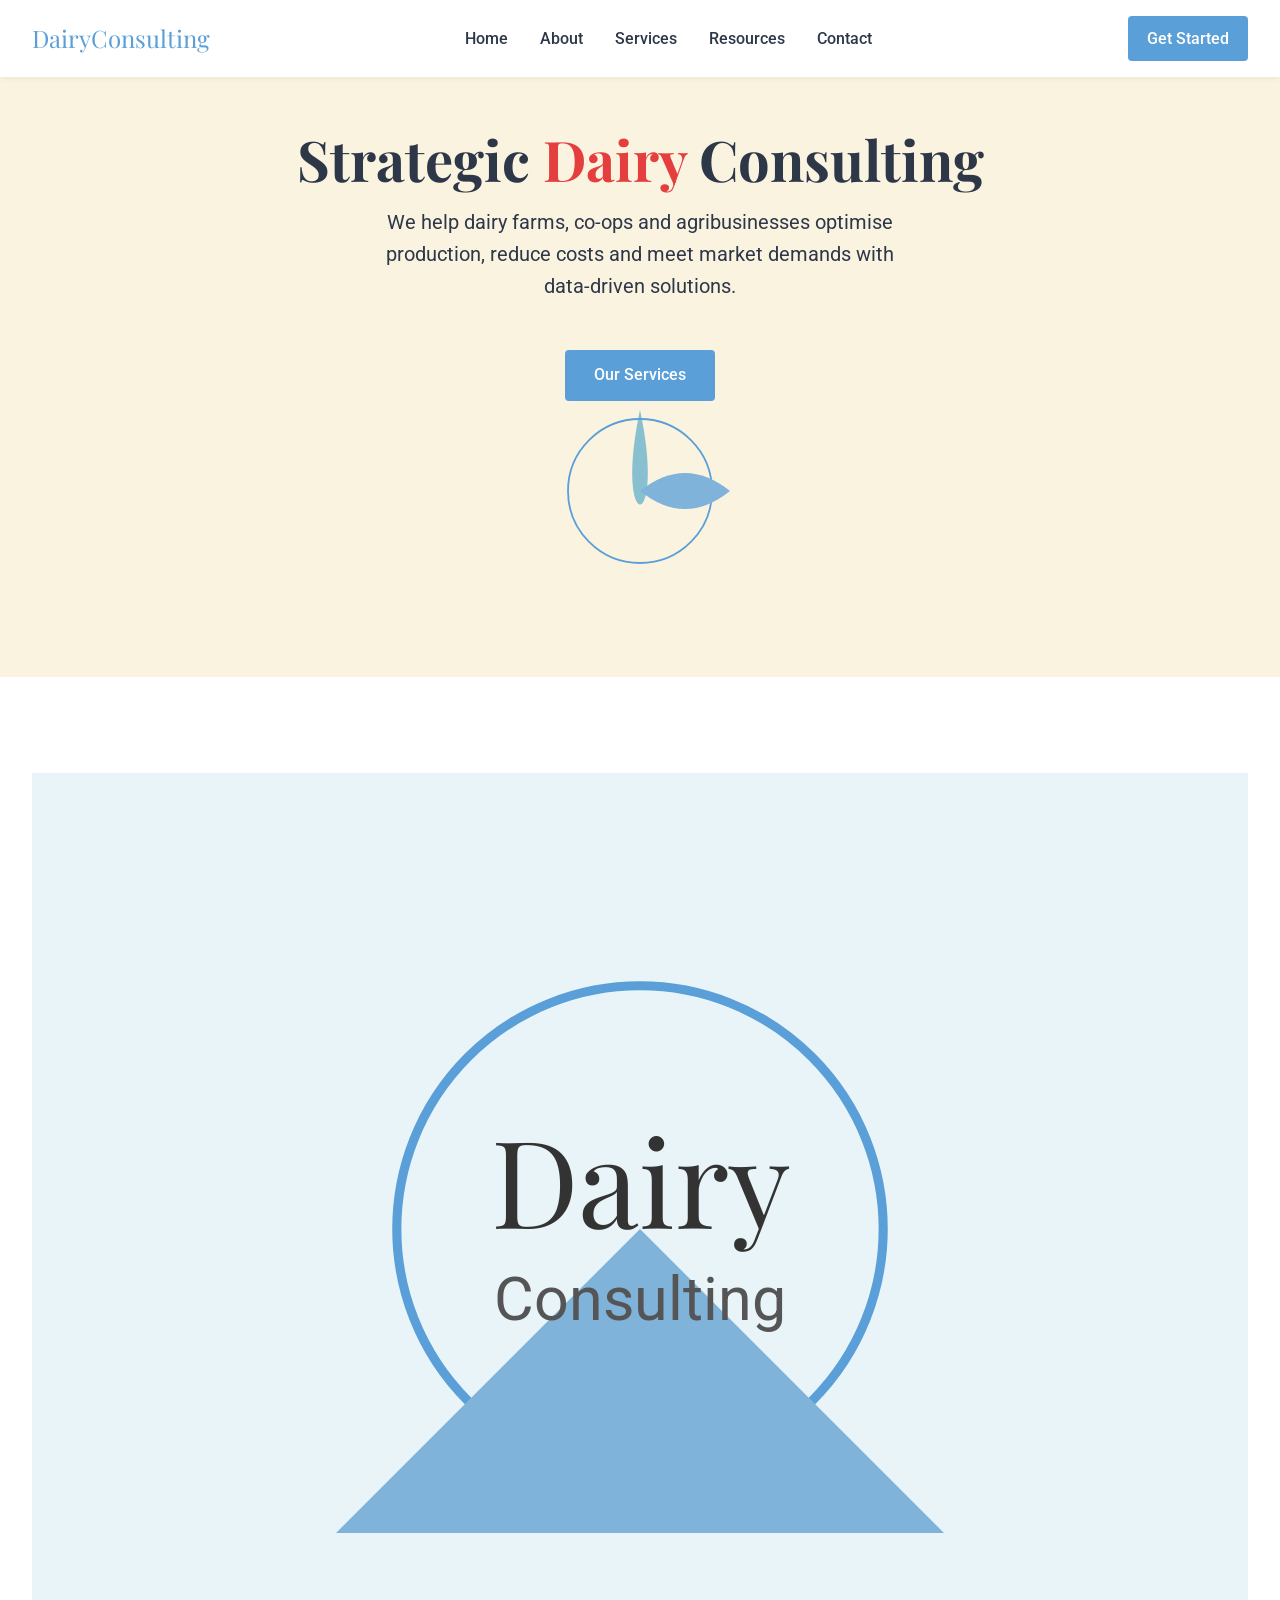
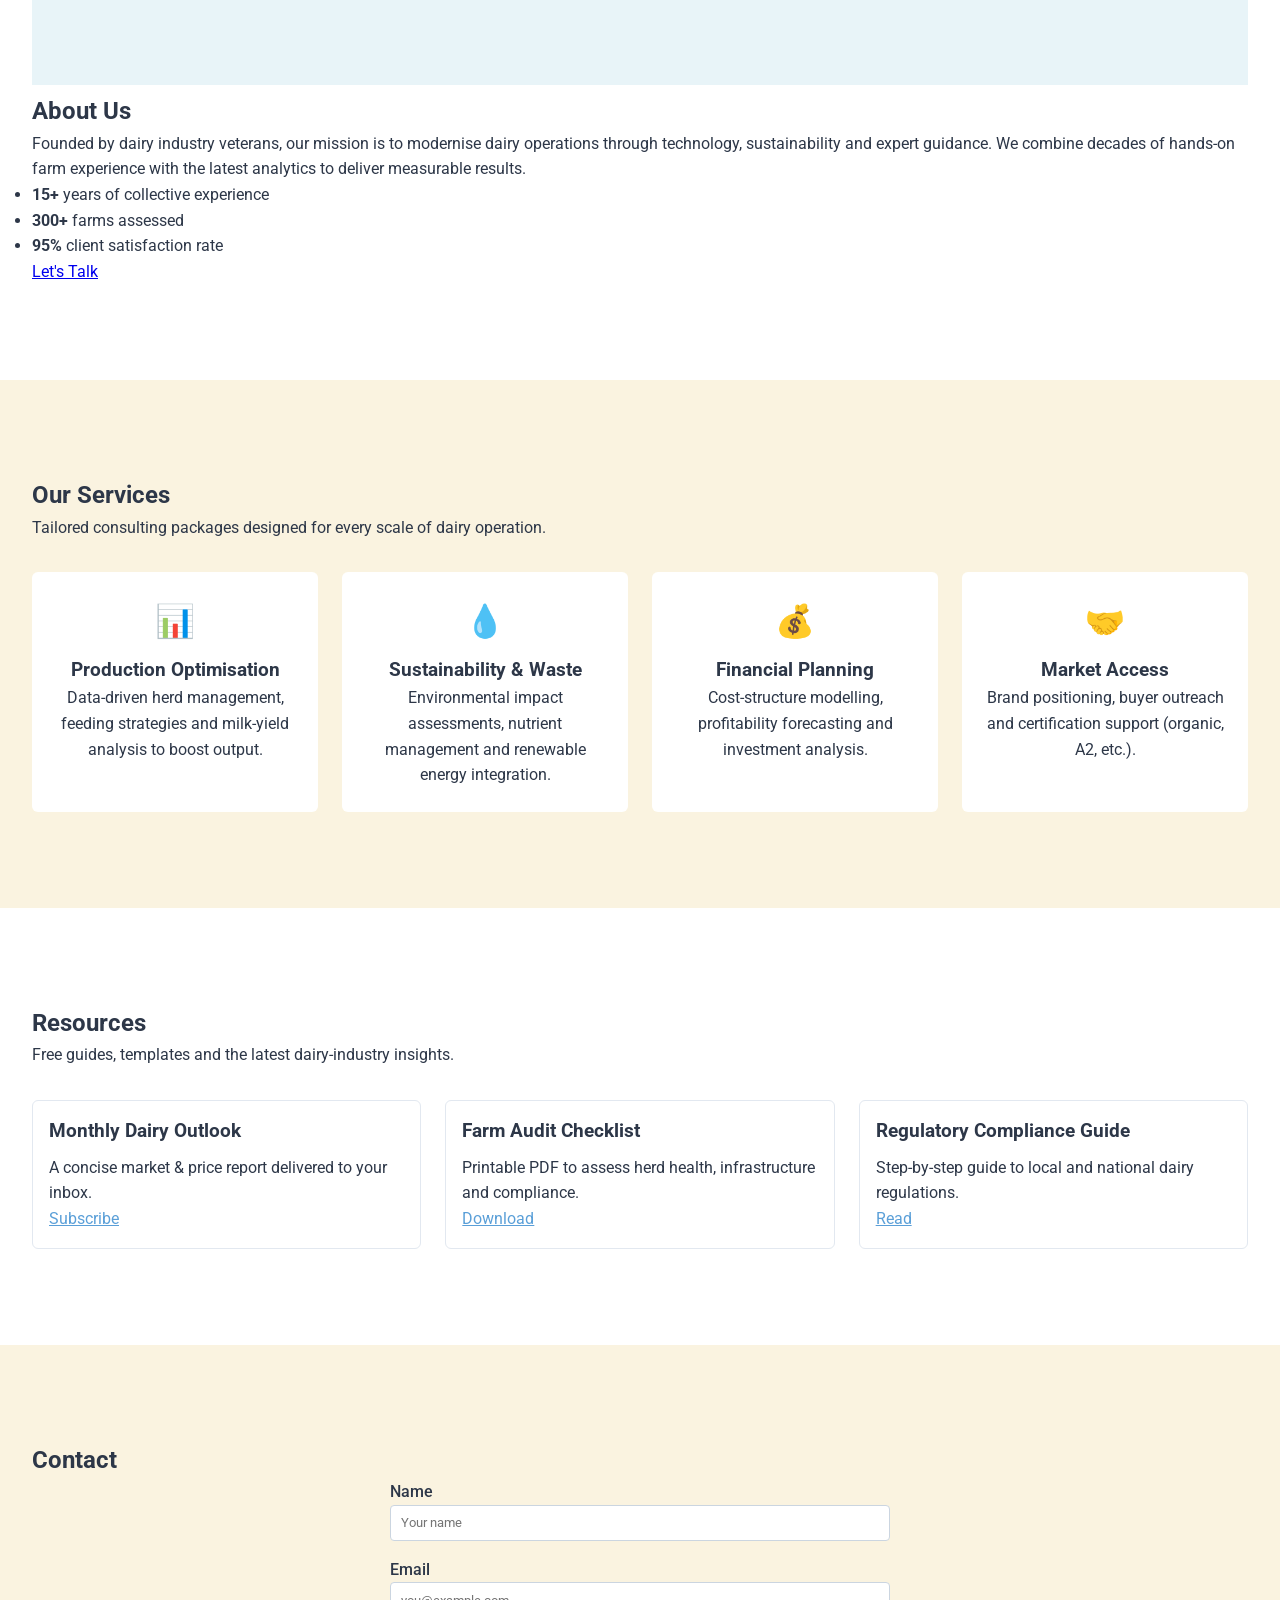
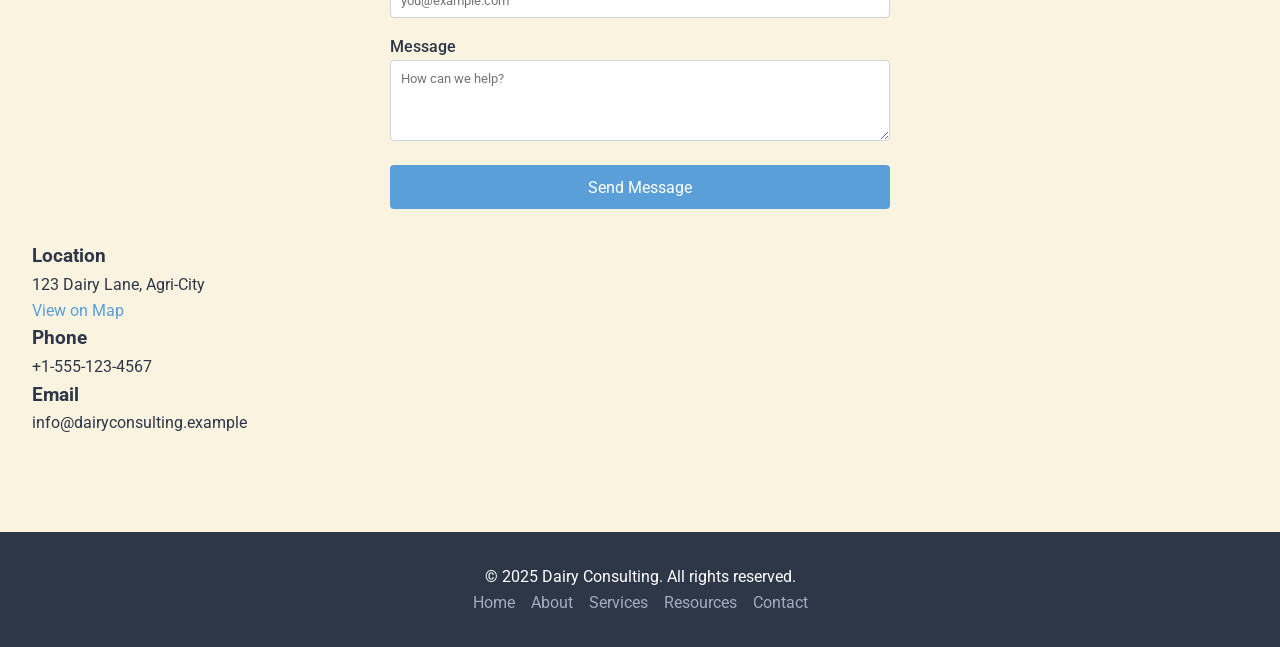
==== index.html @ 87de738a "Initial: dairy consulting website" ====
<!DOCTYPE html>
<html lang="en">
<head>
  <meta charset="UTF-8">
  <meta name="viewport" content="width=device-width, initial-scale=1.0">
  <title>Dairy Consulting – Excellence in Dairy</title>
  <link rel="stylesheet" href="style.css">
  <link rel="preconnect" href="https://fonts.googleapis.com">
  <link rel="preconnect" href="https://fonts.gstatic.com" crossorigin>
  <link href="https://fonts.googleapis.com/css2?family=Playfair+Display:wght@400;600%7CRoboto:wght@300;400;500&display=swap" rel="stylesheet">
</head>
<body>

  <!-- Navigation -->
  <nav class="navbar">
    <div class="logo">Dairy<span>Consulting</span></div>
    <ul class="nav-links">
      <li><a href="index.html">Home</a></li>
      <li><a href="about.html">About</a></li>
      <li><a href="services.html">Services</a></li>
      <li><a href="resources.html">Resources</a></li>
      <li><a href="contact.html">Contact</a></li>
    </ul>
    <a href="contact.html" class="cta-button">Get Started</a>
  </nav>

  <!-- Hero -->
  <section class="hero">
    <div class="hero-content">
      <h1>Strategic <span class="highlight">Dairy</span> Consulting</h1>
      <p>We help dairy farms, co‑ops and agribusinesses optimise production, reduce costs and meet market demands with data‑driven solutions.</p>
      <a href="services.html" class="btn-primary">Our Services</a>
    </div>
    <div class="hero-image">
      <svg viewBox="0 0 200 200" class="hero-svg">
        <path d="M100 10 C70 150,130 150,100 10 Z" fill="#88c0d0"/>
        <circle cx="100" cy="100" r="80" fill="none" stroke="#5a9fd8" stroke-width="2"/>
        <path d="M100 100 Q150 60 200 100 Q150 140 100 100 Z" fill="#7fb3d9"/>
      </svg>
    </div>
  </section>

  <!-- About -->
  <section class="about" id="about">
    <div class="container">
      <div class="about-img">
        <svg viewBox="0 0 400 300" class="about-svg">
          <rect width="400" height="300" fill="#e8f4f8"/>
          <circle cx="200" cy="150" r="80" fill="none" stroke="#5a9fd8" stroke-width="3"/>
          <path d="M200 150 L100 250 L300 250 Z" fill="#7fb3d9"/>
          <text x="200" y="150" text-anchor="middle" font-family="Playfair Display, serif" font-size="40" fill="#333">Dairy</text>
          <text x="200" y="180" text-anchor="middle" font-family="Roboto, sans-serif" font-size="20" fill="#555">Consulting</text>
        </svg>
      </div>
      <div class="about-text">
        <h2>About Us</h2>
        <p>Founded by dairy industry veterans, our mission is to modernise dairy operations through technology, sustainability and expert guidance. We combine decades of hands‑on farm experience with the latest analytics to deliver measurable results.</p>
        <ul>
          <li><strong>15+</strong> years of collective experience</li>
          <li><strong>300+</strong> farms assessed</li>
          <li><strong>95%</strong> client satisfaction rate</li>
        </ul>
        <a href="contact.html" class="btn-secondary">Let's Talk</a>
      </div>
    </div>
  </section>

  <!-- Services -->
  <section class="services" id="services">
    <div class="container">
      <h2>Our Services</h2>
      <p>Tailored consulting packages designed for every scale of dairy operation.</p>
      <div class="services-grid">
        <div class="service-card">
          <span class="icon">📊</span>
          <h3>Production Optimisation</h3>
          <p>Data‑driven herd management, feeding strategies and milk‑yield analysis to boost output.</p>
        </div>
        <div class="service-card">
          <span class="icon">💧</span>
          <h3>Sustainability & Waste</h3>
          <p>Environmental impact assessments, nutrient management and renewable energy integration.</p>
        </div>
        <div class="service-card">
          <span class="icon">💰</span>
          <h3>Financial Planning</h3>
          <p>Cost‑structure modelling, profitability forecasting and investment analysis.</p>
        </div>
        <div class="service-card">
          <span class="icon">🤝</span>
          <h3>Market Access</h3>
          <p>Brand positioning, buyer outreach and certification support (organic, A2, etc.).</p>
        </div>
      </div>
    </div>
  </section>

  <!-- Resources -->
  <section class="resources" id="resources">
    <div class="container">
      <h2>Resources</h2>
      <p>Free guides, templates and the latest dairy‑industry insights.</p>
      <div class="resources-grid">
        <article class="resource-card">
          <h3>Monthly Dairy Outlook</h3>
          <p>A concise market & price report delivered to your inbox.</p>
          <a href="#" class="resource-link">Subscribe</a>
        </article>
        <article class="resource-card">
          <h3>Farm Audit Checklist</h3>
          <p>Printable PDF to assess herd health, infrastructure and compliance.</p>
          <a href="#" class="resource-link">Download</a>
        </article>
        <article class="resource-card">
          <h3>Regulatory Compliance Guide</h3>
          <p>Step‑by‑step guide to local and national dairy regulations.</p>
          <a href="#" class="resource-link">Read</a>
        </article>
      </div>
    </div>
  </section>

  <!-- Contact -->
  <section class="contact" id="contact">
    <div class="container">
      <h2>Contact</h2>
      <form action="https://formsubmit.co/your-email@example.com" method="POST" class="contact-form">
        <div class="form-group">
          <label for="name">Name</label>
          <input type="text" id="name" name="name" required placeholder="Your name">
        </div>
        <div class="form-group">
          <label for="email">Email</label>
          <input type="email" id="email" name="email" required placeholder="you@example.com">
        </div>
        <div class="form-group">
          <label for="message">Message</label>
          <textarea id="message" name="message" rows="4" placeholder="How can we help?" required></textarea>
        </div>
        <button type="submit" class="btn-primary">Send Message</button>
      </form>
      <div class="contact-info">
        <h3>Location</h3>
        <p>123 Dairy Lane, Agri‑City</p>
        <a href="https://www.google.com/maps/search/?api=1&query=123+Dairy+Lane,+Agri-City" target="_blank" class="link">View on Map</a>
        <h3>Phone</h3>
        <p>+1‑555‑123‑4567</p>
        <h3>Email</h3>
        <p>info@dairyconsulting.example</p>
      </div>
    </div>
  </section>

  <!-- Footer -->
  <footer>
    <div class="container">
      <p>&copy; 2025 Dairy Consulting. All rights reserved.</p>
      <ul class="footer-links">
        <li><a href="index.html">Home</a></li>
        <li><a href="about.html">About</a></li>
        <li><a href="services.html">Services</a></li>
        <li><a href="resources.html">Resources</a></li>
        <li><a href="contact.html">Contact</a></li>
      </ul>
    </div>
  </footer>

  <script src="script.js"></script>
</body>
</html>
---- style.css ----
/* -------------------------------------------------------
   Dairy Consulting – Clean Static Website
   ------------------------------------------------------- */

/* Box-sizing & base reset */
*, *::before, *::after { box-sizing: border-box; margin: 0; padding: 0; }

/* Typography */
html { font-size: 16px; }
body { font-family: 'Roboto', sans-serif; color: #333; line-height: 1.6; }

/* Palette */
:root {
  --cream: #faf3e0;
  --sage: #88c0d0;
  --deep-sage: #5a9fd8;
  --dark-sage: #3b7dac;
  --text: #2d3748;
  --accent: #e53e3e;
}

/* General */
body { background: var(--cream); color: var(--text); }

/* Navigation */
.navbar {
  display: flex;
  justify-content: space-between;
  align-items: center;
  padding: 1rem 2rem;
  background: #fff;
  box-shadow: 0 2px 6px rgba(0,0,0,.05);
  position: fixed;
  width: 100%; top: 0; z-index: 100;
}
.logo { font-family: 'Playfair Display', serif; font-size: 1.5rem; color: var(--deep-sage); text-decoration: none; }
.nav-links { display: flex; gap: 2rem; list-style: none; }
.nav-links a { color: var(--text); text-decoration: none; font-weight: 500; transition: color .2s; }
.nav-links a:hover { color: var(--deep-sage); }
.cta-button {
  background: var(--deep-sage);
  color: #fff;
  padding: .6rem 1.2rem;
  border-radius: 4px;
  text-decoration: none;
  font-weight: 500;
  transition: background .2s;
}
.cta-button:hover { background: var(--dark-sage); }

/* Hero */
.hero { padding: 8rem 2rem 4rem; text-align: center; }
.hero h1 { font-family: 'Playfair Display', serif; font-size: 3.5rem; line-height: 1.1; margin-bottom: 1rem; }
.hero h1 .highlight { color: var(--accent); }
.hero p { font-size: 1.25rem; max-width: 600px; margin: 0 auto 2rem; }
.hero a.btn-primary {
  display: inline-block;
  background: var(--deep-sage);
  color: #fff;
  padding: .8rem 1.8rem;
  border-radius: 4px;
  text-decoration: none;
  font-weight: 500;
  margin-top: 1rem;
}
.hero a.btn-primary:hover { background: var(--dark-sage); }

.hero-svg { width: 180px; height: 180px; margin: 0 auto 2rem; display: block; }

/* About */
.about { padding: 6rem 2rem; background: #fff; }
.about-img, .about-text { flex: 1; }
.about-img { order: 2; order: 1 on mobile; }
@media (max-width: 600px) { .about-img { order: 1; } }

/* Services */
.services { padding: 6rem 2rem; background: var(--cream); }
.services-grid {
  display: grid;
  grid-template-columns: repeat(auto-fit, minmax(250px, 1fr));
  gap: 1.5rem;
  margin-top: 2rem;
}
.service-card {
  background: #fff;
  padding: 1.5rem;
  border-radius: 6px;
  text-align: center;
  transition: transform .2s;
}
.service-card:hover { transform: translateY(-4px); }
.service-card .icon { font-size: 2rem; margin-bottom: .5rem; display: block; }

/* Resources */
.resources { padding: 6rem 2rem; background: #fff; }
.resources-grid {
  display: grid;
  grid-template-columns: repeat(auto-fit, minmax(280px, 1fr));
  gap: 1.5rem;
  margin-top: 2rem;
}
.resource-card {
  border: 1px solid #e2e8f0;
  border-radius: 6px;
  padding: 1rem;
  text-decoration: none;
  color: var(--text);
}
.resource-card h3 { margin-bottom: .5rem; }
.resource-card .resource-link { color: var(--deep-sage); text-decoration: underline; }

/* Contact */
.contact { padding: 6rem 2rem; background: var(--cream); }
.contact-form { max-width: 500px; margin: 0 auto; }
.contact-form .form-group { margin-bottom: 1rem; }
.contact-form label { display: block; margin-bottom .3rem; font-weight: 500; }
.contact-form input, .contact-form textarea { width: 100%; padding: .6rem; border: 1px solid #cbd5e0; border-radius: 4px; font-family: inherit; }
.contact-form button { width: 100%; padding: .8rem; background: var(--deep-sage); color: #fff; border: none; border-radius: 4px; font-family: inherit; font-size: 1rem; cursor: pointer; }
.contact-form button:hover { background: var(--dark-sage); }

.contact-info { margin-top: 2rem; }
.contact-info h3 { margin-bottom .5rem; font-size: 1.2rem; }
.contact-info a { color: var(--deep-sage); text-decoration: none; }

/* Footer */
footer { padding: 2rem; text-align: center; background: #2d3748; color: #fff; font-size .9rem; }
.footer-links { margin-top .5rem; display: flex; justify-content: center; gap: 1rem; list-style: none; }
.footer-links a { color: #a0aec0; text-decoration: none; transition: color .2s; }
.footer-links a:hover { color: #fff; }

/* -------------------------------------------------------
   Responsive tweaks
   ------------------------------------------------------- */
@media (max-width: 600px) {
  .navbar .nav-links,
  .navbar .cta-button { display: none; }
  .hero h1 { font-size: 2.5rem; }
  .about-img svg, .services-grid, .resources-grid { width: 100%; }
}
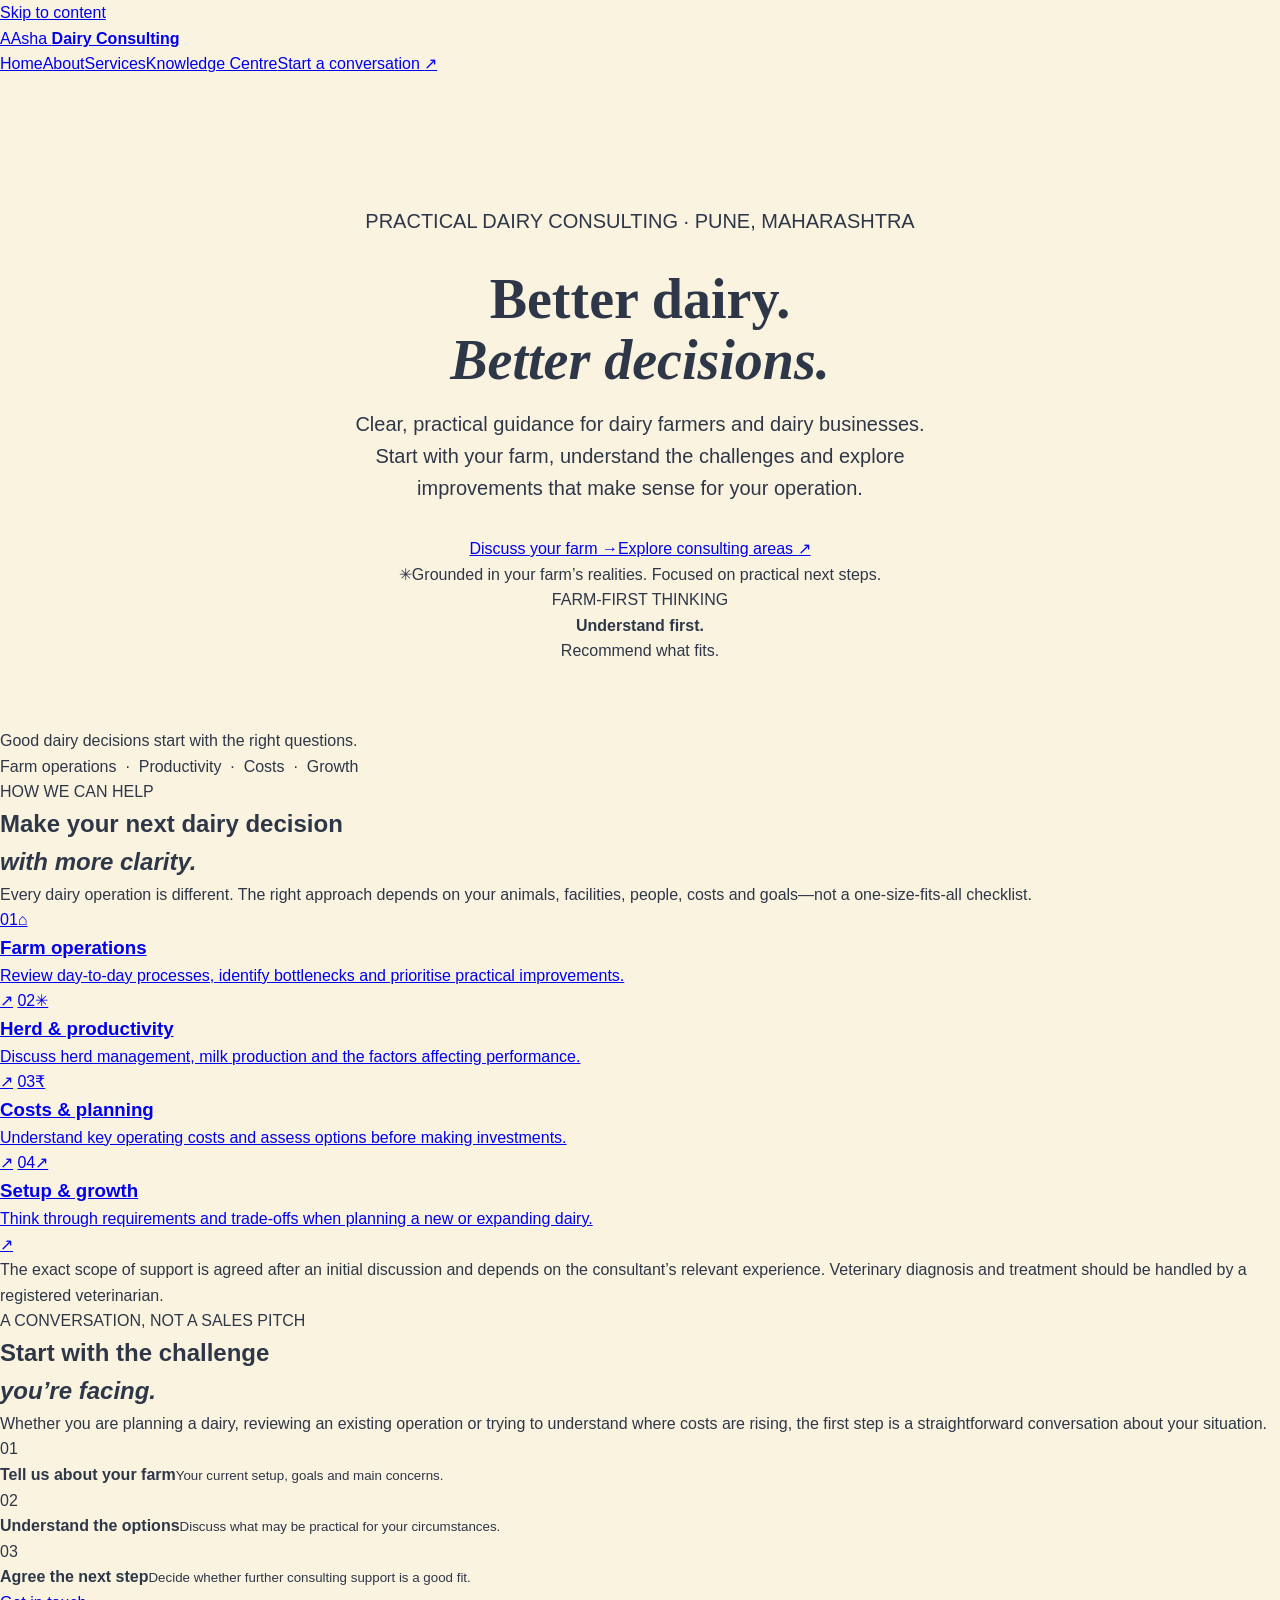
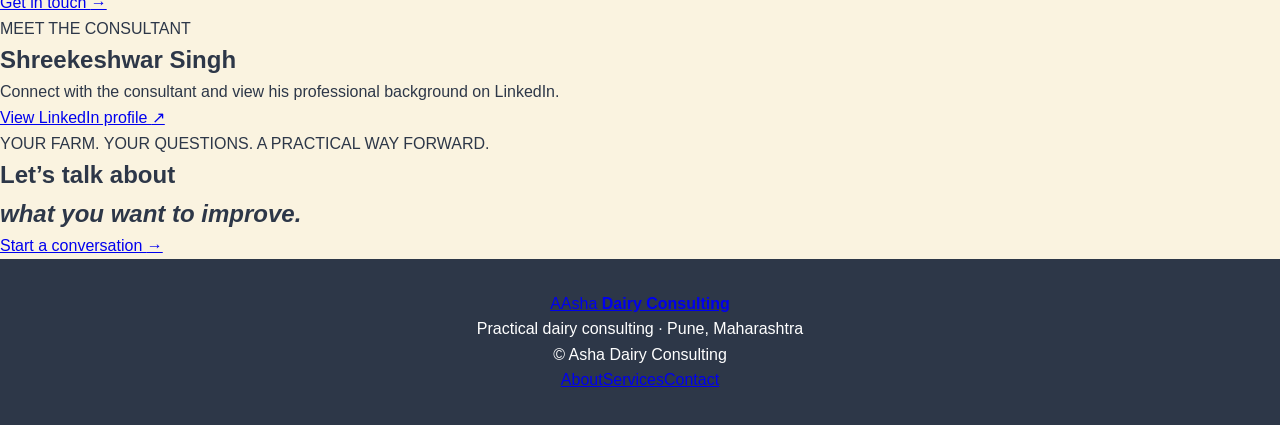
==== commit c8b51b80: "Redesign Asha Dairy Consulting website" ====
--- a/index.html
+++ b/index.html
@@ -1,170 +1,70 @@
-<!DOCTYPE html>
+<!doctype html>
 <html lang="en">
 <head>
-  <meta charset="UTF-8">
-  <meta name="viewport" content="width=device-width, initial-scale=1.0">
-  <title>Dairy Consulting – Excellence in Dairy</title>
-  <link rel="stylesheet" href="style.css">
+  <meta charset="utf-8">
+  <meta name="viewport" content="width=device-width, initial-scale=1">
+  <meta name="theme-color" content="#173f32">
+  <meta name="description" content="Asha Dairy Consulting offers practical, farm-focused guidance for dairy farmers and dairy businesses in Pune and Maharashtra.">
+  <title>Asha Dairy Consulting | Better Dairy. Better Decisions.</title>
   <link rel="preconnect" href="https://fonts.googleapis.com">
   <link rel="preconnect" href="https://fonts.gstatic.com" crossorigin>
-  <link href="https://fonts.googleapis.com/css2?family=Playfair+Display:wght@400;600%7CRoboto:wght@300;400;500&display=swap" rel="stylesheet">
+  <link href="https://fonts.googleapis.com/css2?family=DM+Sans:wght@400;500;600;700&family=Manrope:wght@400;500;600;700;800&display=swap" rel="stylesheet">
+  <link rel="stylesheet" href="style.css">
 </head>
 <body>
+  <a class="skip-link" href="#main">Skip to content</a>
+  <header class="site-header">
+    <a class="brand" href="index.html" aria-label="Asha Dairy Consulting home"><span class="brand-mark">A</span><span>Asha <b>Dairy Consulting</b></span></a>
+    <button class="menu-toggle" aria-label="Open navigation" aria-expanded="false" aria-controls="primary-nav"><span></span><span></span><span></span></button>
+    <nav class="nav" id="primary-nav" aria-label="Main navigation">
+      <a class="active" href="index.html">Home</a><a href="about.html">About</a><a href="services.html">Services</a><a href="resources.html">Knowledge Centre</a><a class="nav-cta" href="contact.html">Start a conversation <span aria-hidden="true">↗</span></a>
+    </nav>
+  </header>
 
-  <!-- Navigation -->
-  <nav class="navbar">
-    <div class="logo">Dairy<span>Consulting</span></div>
-    <ul class="nav-links">
-      <li><a href="index.html">Home</a></li>
-      <li><a href="about.html">About</a></li>
-      <li><a href="services.html">Services</a></li>
-      <li><a href="resources.html">Resources</a></li>
-      <li><a href="contact.html">Contact</a></li>
-    </ul>
-    <a href="contact.html" class="cta-button">Get Started</a>
-  </nav>
+  <main id="main">
+    <section class="hero">
+      <div class="hero-copy">
+        <p class="eyebrow"><span></span> PRACTICAL DAIRY CONSULTING · PUNE, MAHARASHTRA</p>
+        <h1>Better dairy.<br><em>Better decisions.</em></h1>
+        <p class="hero-intro">Clear, practical guidance for dairy farmers and dairy businesses. Start with your farm, understand the challenges and explore improvements that make sense for your operation.</p>
+        <div class="hero-actions"><a class="button button-primary" href="contact.html">Discuss your farm <span aria-hidden="true">→</span></a><a class="text-link" href="services.html">Explore consulting areas <span aria-hidden="true">↗</span></a></div>
+        <div class="hero-note"><span class="note-icon">✳</span><span>Grounded in your farm’s realities. Focused on practical next steps.</span></div>
+      </div>
+      <div class="hero-visual" role="img" aria-label="Dairy cows in a green rural landscape">
+        <div class="visual-label"><span class="label-dot"></span> FARM-FIRST THINKING</div>
+        <div class="visual-caption"><strong>Understand first.</strong><br>Recommend what fits.</div>
+      </div>
+    </section>
 
-  <!-- Hero -->
-  <section class="hero">
-    <div class="hero-content">
-      <h1>Strategic <span class="highlight">Dairy</span> Consulting</h1>
-      <p>We help dairy farms, co‑ops and agribusinesses optimise production, reduce costs and meet market demands with data‑driven solutions.</p>
-      <a href="services.html" class="btn-primary">Our Services</a>
-    </div>
-    <div class="hero-image">
-      <svg viewBox="0 0 200 200" class="hero-svg">
-        <path d="M100 10 C70 150,130 150,100 10 Z" fill="#88c0d0"/>
-        <circle cx="100" cy="100" r="80" fill="none" stroke="#5a9fd8" stroke-width="2"/>
-        <path d="M100 100 Q150 60 200 100 Q150 140 100 100 Z" fill="#7fb3d9"/>
-      </svg>
-    </div>
-  </section>
+    <section class="intro-strip">
+      <p>Good dairy decisions start with the right questions.</p><span>Farm operations&nbsp; · &nbsp;Productivity&nbsp; · &nbsp;Costs&nbsp; · &nbsp;Growth</span>
+    </section>
 
-  <!-- About -->
-  <section class="about" id="about">
-    <div class="container">
-      <div class="about-img">
-        <svg viewBox="0 0 400 300" class="about-svg">
-          <rect width="400" height="300" fill="#e8f4f8"/>
-          <circle cx="200" cy="150" r="80" fill="none" stroke="#5a9fd8" stroke-width="3"/>
-          <path d="M200 150 L100 250 L300 250 Z" fill="#7fb3d9"/>
-          <text x="200" y="150" text-anchor="middle" font-family="Playfair Display, serif" font-size="40" fill="#333">Dairy</text>
-          <text x="200" y="180" text-anchor="middle" font-family="Roboto, sans-serif" font-size="20" fill="#555">Consulting</text>
-        </svg>
+    <section class="section section-light">
+      <div class="section-heading">
+        <div><p class="eyebrow">HOW WE CAN HELP</p><h2>Make your next dairy decision<br><em>with more clarity.</em></h2></div>
+        <p class="section-lead">Every dairy operation is different. The right approach depends on your animals, facilities, people, costs and goals—not a one-size-fits-all checklist.</p>
       </div>
-      <div class="about-text">
-        <h2>About Us</h2>
-        <p>Founded by dairy industry veterans, our mission is to modernise dairy operations through technology, sustainability and expert guidance. We combine decades of hands‑on farm experience with the latest analytics to deliver measurable results.</p>
-        <ul>
-          <li><strong>15+</strong> years of collective experience</li>
-          <li><strong>300+</strong> farms assessed</li>
-          <li><strong>95%</strong> client satisfaction rate</li>
-        </ul>
-        <a href="contact.html" class="btn-secondary">Let's Talk</a>
+      <div class="service-preview">
+        <a class="preview-card" href="services.html"><span class="card-number">01</span><span class="card-icon">⌂</span><h3>Farm operations</h3><p>Review day-to-day processes, identify bottlenecks and prioritise practical improvements.</p><span class="card-arrow">↗</span></a>
+        <a class="preview-card" href="services.html"><span class="card-number">02</span><span class="card-icon">✳</span><h3>Herd & productivity</h3><p>Discuss herd management, milk production and the factors affecting performance.</p><span class="card-arrow">↗</span></a>
+        <a class="preview-card" href="services.html"><span class="card-number">03</span><span class="card-icon">₹</span><h3>Costs & planning</h3><p>Understand key operating costs and assess options before making investments.</p><span class="card-arrow">↗</span></a>
+        <a class="preview-card" href="services.html"><span class="card-number">04</span><span class="card-icon">↗</span><h3>Setup & growth</h3><p>Think through requirements and trade-offs when planning a new or expanding dairy.</p><span class="card-arrow">↗</span></a>
       </div>
-    </div>
-  </section>
+      <p class="small-print">The exact scope of support is agreed after an initial discussion and depends on the consultant’s relevant experience. Veterinary diagnosis and treatment should be handled by a registered veterinarian.</p>
+    </section>
 
-  <!-- Services -->
-  <section class="services" id="services">
-    <div class="container">
-      <h2>Our Services</h2>
-      <p>Tailored consulting packages designed for every scale of dairy operation.</p>
-      <div class="services-grid">
-        <div class="service-card">
-          <span class="icon">📊</span>
-          <h3>Production Optimisation</h3>
-          <p>Data‑driven herd management, feeding strategies and milk‑yield analysis to boost output.</p>
-        </div>
-        <div class="service-card">
-          <span class="icon">💧</span>
-          <h3>Sustainability & Waste</h3>
-          <p>Environmental impact assessments, nutrient management and renewable energy integration.</p>
-        </div>
-        <div class="service-card">
-          <span class="icon">💰</span>
-          <h3>Financial Planning</h3>
-          <p>Cost‑structure modelling, profitability forecasting and investment analysis.</p>
-        </div>
-        <div class="service-card">
-          <span class="icon">🤝</span>
-          <h3>Market Access</h3>
-          <p>Brand positioning, buyer outreach and certification support (organic, A2, etc.).</p>
-        </div>
-      </div>
-    </div>
-  </section>
+    <section class="split-section">
+      <div class="split-image" role="img" aria-label="Dairy farm and cattle"></div>
+      <div class="split-copy"><p class="eyebrow">A CONVERSATION, NOT A SALES PITCH</p><h2>Start with the challenge<br><em>you’re facing.</em></h2><p>Whether you are planning a dairy, reviewing an existing operation or trying to understand where costs are rising, the first step is a straightforward conversation about your situation.</p><ol class="steps"><li><span>01</span><div><b>Tell us about your farm</b><small>Your current setup, goals and main concerns.</small></div></li><li><span>02</span><div><b>Understand the options</b><small>Discuss what may be practical for your circumstances.</small></div></li><li><span>03</span><div><b>Agree the next step</b><small>Decide whether further consulting support is a good fit.</small></div></li></ol><a class="button button-dark" href="contact.html">Get in touch <span aria-hidden="true">→</span></a></div>
+    </section>
 
-  <!-- Resources -->
-  <section class="resources" id="resources">
-    <div class="container">
-      <h2>Resources</h2>
-      <p>Free guides, templates and the latest dairy‑industry insights.</p>
-      <div class="resources-grid">
-        <article class="resource-card">
-          <h3>Monthly Dairy Outlook</h3>
-          <p>A concise market & price report delivered to your inbox.</p>
-          <a href="#" class="resource-link">Subscribe</a>
-        </article>
-        <article class="resource-card">
-          <h3>Farm Audit Checklist</h3>
-          <p>Printable PDF to assess herd health, infrastructure and compliance.</p>
-          <a href="#" class="resource-link">Download</a>
-        </article>
-        <article class="resource-card">
-          <h3>Regulatory Compliance Guide</h3>
-          <p>Step‑by‑step guide to local and national dairy regulations.</p>
-          <a href="#" class="resource-link">Read</a>
-        </article>
-      </div>
-    </div>
-  </section>
+    <section class="profile-band"><div><p class="eyebrow">MEET THE CONSULTANT</p><h2>Shreekeshwar Singh</h2><p>Connect with the consultant and view his professional background on LinkedIn.</p></div><a class="button button-outline" href="https://in.linkedin.com/in/shreekeshwar-singh-71535311b" target="_blank" rel="noopener noreferrer">View LinkedIn profile <span aria-hidden="true">↗</span></a></section>
 
-  <!-- Contact -->
-  <section class="contact" id="contact">
-    <div class="container">
-      <h2>Contact</h2>
-      <form action="https://formsubmit.co/your-email@example.com" method="POST" class="contact-form">
-        <div class="form-group">
-          <label for="name">Name</label>
-          <input type="text" id="name" name="name" required placeholder="Your name">
-        </div>
-        <div class="form-group">
-          <label for="email">Email</label>
-          <input type="email" id="email" name="email" required placeholder="you@example.com">
-        </div>
-        <div class="form-group">
-          <label for="message">Message</label>
-          <textarea id="message" name="message" rows="4" placeholder="How can we help?" required></textarea>
-        </div>
-        <button type="submit" class="btn-primary">Send Message</button>
-      </form>
-      <div class="contact-info">
-        <h3>Location</h3>
-        <p>123 Dairy Lane, Agri‑City</p>
-        <a href="https://www.google.com/maps/search/?api=1&query=123+Dairy+Lane,+Agri-City" target="_blank" class="link">View on Map</a>
-        <h3>Phone</h3>
-        <p>+1‑555‑123‑4567</p>
-        <h3>Email</h3>
-        <p>info@dairyconsulting.example</p>
-      </div>
-    </div>
-  </section>
+    <section class="final-cta"><p class="eyebrow">YOUR FARM. YOUR QUESTIONS. A PRACTICAL WAY FORWARD.</p><h2>Let’s talk about<br><em>what you want to improve.</em></h2><a class="button button-primary" href="contact.html">Start a conversation <span aria-hidden="true">→</span></a></section>
+  </main>
 
-  <!-- Footer -->
-  <footer>
-    <div class="container">
-      <p>&copy; 2025 Dairy Consulting. All rights reserved.</p>
-      <ul class="footer-links">
-        <li><a href="index.html">Home</a></li>
-        <li><a href="about.html">About</a></li>
-        <li><a href="services.html">Services</a></li>
-        <li><a href="resources.html">Resources</a></li>
-        <li><a href="contact.html">Contact</a></li>
-      </ul>
-    </div>
-  </footer>
-
+  <footer class="site-footer"><a class="brand brand-footer" href="index.html"><span class="brand-mark">A</span><span>Asha <b>Dairy Consulting</b></span></a><p>Practical dairy consulting · Pune, Maharashtra</p><div class="footer-bottom"><span>© <span data-year></span> Asha Dairy Consulting</span><div><a href="about.html">About</a><a href="services.html">Services</a><a href="contact.html">Contact</a></div></div></footer>
   <script src="script.js"></script>
 </body>
 </html>
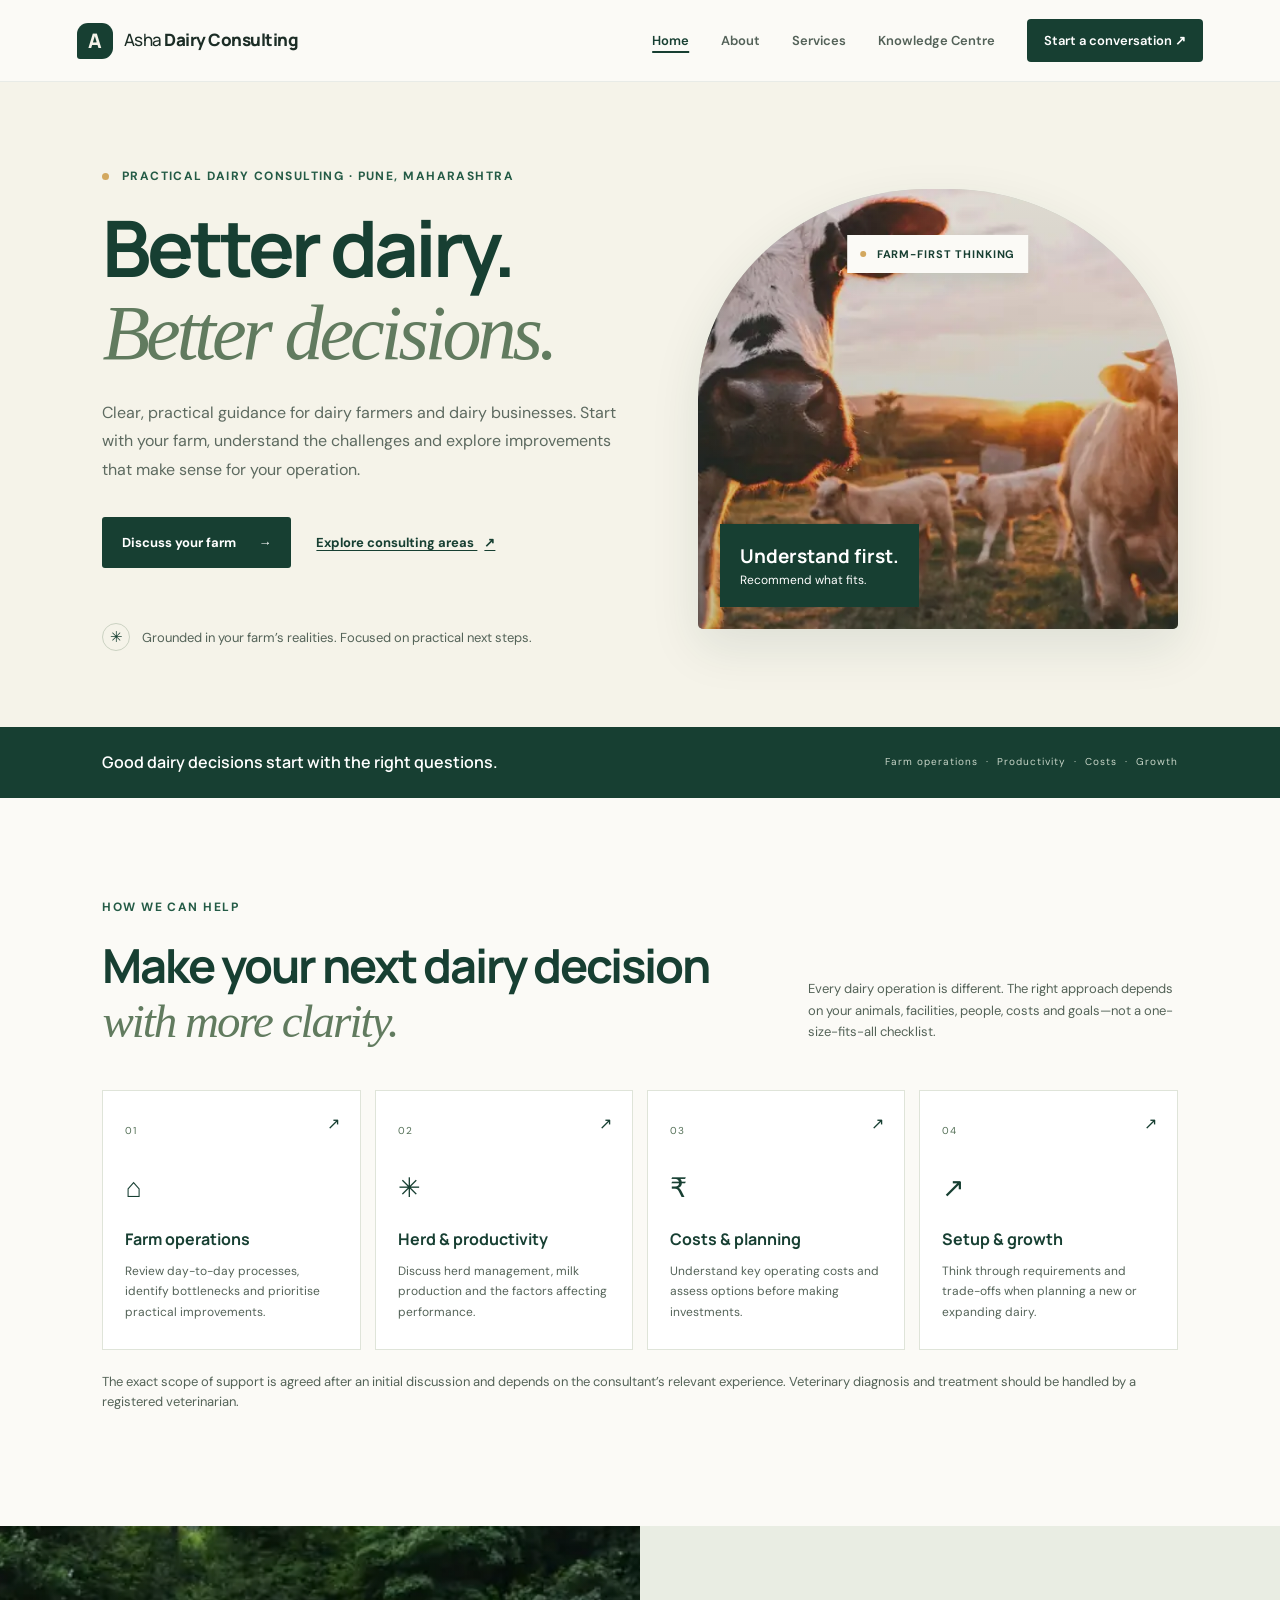
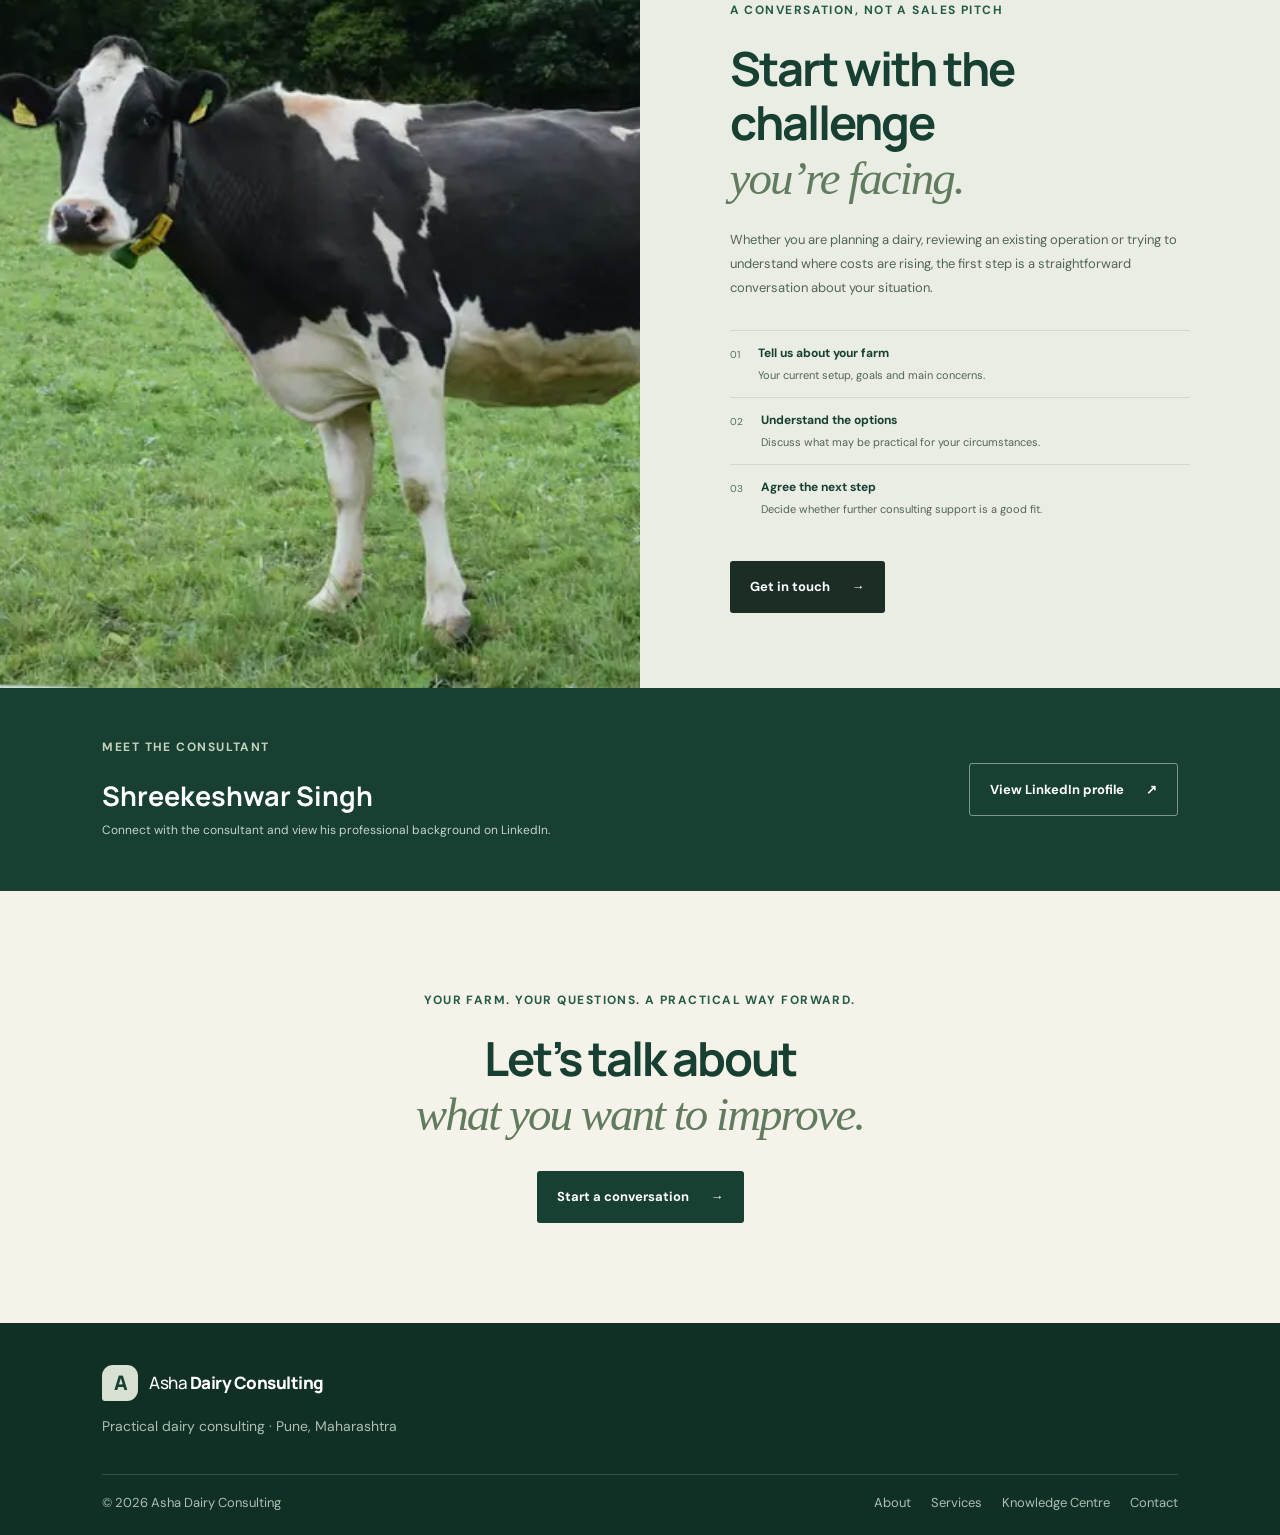
==== commit 3fe1765e: "Fix readability, the wrong photo, and basic search details The contact-page menu button had invisibl" ====
--- a/index.html
+++ b/index.html
@@ -6,18 +6,61 @@
   <meta name="theme-color" content="#173f32">
   <meta name="description" content="Asha Dairy Consulting offers practical, farm-focused guidance for dairy farmers and dairy businesses in Pune and Maharashtra.">
   <title>Asha Dairy Consulting | Better Dairy. Better Decisions.</title>
-  <link rel="preconnect" href="https://fonts.googleapis.com">
-  <link rel="preconnect" href="https://fonts.gstatic.com" crossorigin>
-  <link href="https://fonts.googleapis.com/css2?family=DM+Sans:wght@400;500;600;700&family=Manrope:wght@400;500;600;700;800&display=swap" rel="stylesheet">
+  <link rel="canonical" href="https://dairy-website-nine.vercel.app/">
+  <meta property="og:site_name" content="Asha Dairy Consulting">
+  <meta property="og:type" content="website">
+  <meta property="og:locale" content="en_IN">
+  <meta property="og:title" content="Asha Dairy Consulting | Better Dairy. Better Decisions.">
+  <meta property="og:description" content="Asha Dairy Consulting offers practical, farm-focused guidance for dairy farmers and dairy businesses in Pune and Maharashtra.">
+  <meta property="og:url" content="https://dairy-website-nine.vercel.app/">
+  <meta property="og:image" content="https://dairy-website-nine.vercel.app/images/og-cover.png">
+  <meta property="og:image:width" content="1200">
+  <meta property="og:image:height" content="630">
+  <meta property="og:image:alt" content="Asha Dairy Consulting. Practical dairy consulting in Pune, Maharashtra.">
+  <meta name="twitter:card" content="summary_large_image">
+  <meta name="twitter:title" content="Asha Dairy Consulting | Better Dairy. Better Decisions.">
+  <meta name="twitter:description" content="Asha Dairy Consulting offers practical, farm-focused guidance for dairy farmers and dairy businesses in Pune and Maharashtra.">
+  <meta name="twitter:image" content="https://dairy-website-nine.vercel.app/images/og-cover.png">
+  <link rel="icon" href="favicon.svg" type="image/svg+xml">
+  <link rel="icon" href="favicon.ico" sizes="32x32">
+  <link rel="apple-touch-icon" href="apple-touch-icon.png">
+  <link rel="preload" href="fonts/dm-sans-latin.woff2" as="font" type="font/woff2" crossorigin>
+  <link rel="preload" href="fonts/manrope-latin.woff2" as="font" type="font/woff2" crossorigin>
+  <link rel="preload" as="image" type="image/webp" href="images/cows-sunset-1280.webp" imagesrcset="images/cows-sunset-720.webp 720w, images/cows-sunset-1280.webp 1280w" imagesizes="(max-width: 680px) 100vw, 46vw">
   <link rel="stylesheet" href="style.css">
+  <script type="application/ld+json">
+  {
+    "@context": "https://schema.org",
+    "@type": "ProfessionalService",
+    "name": "Asha Dairy Consulting",
+    "description": "Asha Dairy Consulting offers practical, farm-focused guidance for dairy farmers and dairy businesses in Pune and Maharashtra.",
+    "url": "https://dairy-website-nine.vercel.app/",
+    "image": "https://dairy-website-nine.vercel.app/images/og-cover.png",
+    "areaServed": ["Pune", "Maharashtra"],
+    "address": {
+      "@type": "PostalAddress",
+      "addressLocality": "Pune",
+      "addressRegion": "Maharashtra",
+      "addressCountry": "IN"
+    },
+    "founder": {
+      "@type": "Person",
+      "name": "Shreekeshwar Singh",
+      "sameAs": "https://in.linkedin.com/in/shreekeshwar-singh-71535311b"
+    }
+  }
+  </script>
 </head>
 <body>
+  <!-- Illustrative photos under the Unsplash License, not photographs of a client farm.
+       Sunset herd: images.unsplash.com/photo-1500595046743-cd271d694d30
+       Pasture cow: images.unsplash.com/photo-1570042225831-d98fa7577f1e -->
   <a class="skip-link" href="#main">Skip to content</a>
   <header class="site-header">
-    <a class="brand" href="index.html" aria-label="Asha Dairy Consulting home"><span class="brand-mark">A</span><span>Asha <b>Dairy Consulting</b></span></a>
-    <button class="menu-toggle" aria-label="Open navigation" aria-expanded="false" aria-controls="primary-nav"><span></span><span></span><span></span></button>
+    <a class="brand" href="index.html" aria-label="Asha Dairy Consulting home"><span class="brand-mark" aria-hidden="true">A</span><span>Asha <b>Dairy Consulting</b></span></a>
+    <button class="menu-toggle" type="button" aria-label="Open navigation" aria-expanded="false" aria-controls="primary-nav"><span></span><span></span><span></span></button>
     <nav class="nav" id="primary-nav" aria-label="Main navigation">
-      <a class="active" href="index.html">Home</a><a href="about.html">About</a><a href="services.html">Services</a><a href="resources.html">Knowledge Centre</a><a class="nav-cta" href="contact.html">Start a conversation <span aria-hidden="true">↗</span></a>
+      <a class="active" href="index.html" aria-current="page">Home</a><a href="about.html">About</a><a href="services.html">Services</a><a href="resources.html">Knowledge Centre</a><a class="nav-cta" href="contact.html">Start a conversation <span aria-hidden="true">↗</span></a>
     </nav>
   </header>
 
@@ -28,10 +71,15 @@
         <h1>Better dairy.<br><em>Better decisions.</em></h1>
         <p class="hero-intro">Clear, practical guidance for dairy farmers and dairy businesses. Start with your farm, understand the challenges and explore improvements that make sense for your operation.</p>
         <div class="hero-actions"><a class="button button-primary" href="contact.html">Discuss your farm <span aria-hidden="true">→</span></a><a class="text-link" href="services.html">Explore consulting areas <span aria-hidden="true">↗</span></a></div>
-        <div class="hero-note"><span class="note-icon">✳</span><span>Grounded in your farm’s realities. Focused on practical next steps.</span></div>
+        <div class="hero-note"><span class="note-icon" aria-hidden="true">✳</span><span>Grounded in your farm’s realities. Focused on practical next steps.</span></div>
       </div>
-      <div class="hero-visual" role="img" aria-label="Dairy cows in a green rural landscape">
-        <div class="visual-label"><span class="label-dot"></span> FARM-FIRST THINKING</div>
+      <div class="hero-visual">
+        <picture>
+          <source type="image/webp" srcset="images/cows-sunset-720.webp 720w, images/cows-sunset-1280.webp 1280w" sizes="(max-width: 680px) 100vw, 46vw">
+          <img class="cover-photo" src="images/cows-sunset-1280.jpg" srcset="images/cows-sunset-720.jpg 720w, images/cows-sunset-1280.jpg 1280w" sizes="(max-width: 680px) 100vw, 46vw" alt="Dairy cows in a pasture at sunset, with a black-and-white cow in the foreground" width="1280" height="850" fetchpriority="high" decoding="async">
+        </picture>
+        <div class="visual-shade" aria-hidden="true"></div>
+        <div class="visual-label"><span class="label-dot" aria-hidden="true"></span> FARM-FIRST THINKING</div>
         <div class="visual-caption"><strong>Understand first.</strong><br>Recommend what fits.</div>
       </div>
     </section>
@@ -46,25 +94,31 @@
         <p class="section-lead">Every dairy operation is different. The right approach depends on your animals, facilities, people, costs and goals—not a one-size-fits-all checklist.</p>
       </div>
       <div class="service-preview">
-        <a class="preview-card" href="services.html"><span class="card-number">01</span><span class="card-icon">⌂</span><h3>Farm operations</h3><p>Review day-to-day processes, identify bottlenecks and prioritise practical improvements.</p><span class="card-arrow">↗</span></a>
-        <a class="preview-card" href="services.html"><span class="card-number">02</span><span class="card-icon">✳</span><h3>Herd & productivity</h3><p>Discuss herd management, milk production and the factors affecting performance.</p><span class="card-arrow">↗</span></a>
-        <a class="preview-card" href="services.html"><span class="card-number">03</span><span class="card-icon">₹</span><h3>Costs & planning</h3><p>Understand key operating costs and assess options before making investments.</p><span class="card-arrow">↗</span></a>
-        <a class="preview-card" href="services.html"><span class="card-number">04</span><span class="card-icon">↗</span><h3>Setup & growth</h3><p>Think through requirements and trade-offs when planning a new or expanding dairy.</p><span class="card-arrow">↗</span></a>
+        <a class="preview-card" href="services.html#farm-operations"><span class="card-number">01</span><span class="card-icon" aria-hidden="true">⌂</span><h3>Farm operations</h3><p>Review day-to-day processes, identify bottlenecks and prioritise practical improvements.</p><span class="card-arrow" aria-hidden="true">↗</span></a>
+        <a class="preview-card" href="services.html#herd-productivity"><span class="card-number">02</span><span class="card-icon" aria-hidden="true">✳</span><h3>Herd &amp; productivity</h3><p>Discuss herd management, milk production and the factors affecting performance.</p><span class="card-arrow" aria-hidden="true">↗</span></a>
+        <a class="preview-card" href="services.html#costs-planning"><span class="card-number">03</span><span class="card-icon" aria-hidden="true">₹</span><h3>Costs &amp; planning</h3><p>Understand key operating costs and assess options before making investments.</p><span class="card-arrow" aria-hidden="true">↗</span></a>
+        <a class="preview-card" href="services.html#setup-growth"><span class="card-number">04</span><span class="card-icon" aria-hidden="true">↗</span><h3>Setup &amp; growth</h3><p>Think through requirements and trade-offs when planning a new or expanding dairy.</p><span class="card-arrow" aria-hidden="true">↗</span></a>
       </div>
       <p class="small-print">The exact scope of support is agreed after an initial discussion and depends on the consultant’s relevant experience. Veterinary diagnosis and treatment should be handled by a registered veterinarian.</p>
     </section>
 
     <section class="split-section">
-      <div class="split-image" role="img" aria-label="Dairy farm and cattle"></div>
-      <div class="split-copy"><p class="eyebrow">A CONVERSATION, NOT A SALES PITCH</p><h2>Start with the challenge<br><em>you’re facing.</em></h2><p>Whether you are planning a dairy, reviewing an existing operation or trying to understand where costs are rising, the first step is a straightforward conversation about your situation.</p><ol class="steps"><li><span>01</span><div><b>Tell us about your farm</b><small>Your current setup, goals and main concerns.</small></div></li><li><span>02</span><div><b>Understand the options</b><small>Discuss what may be practical for your circumstances.</small></div></li><li><span>03</span><div><b>Agree the next step</b><small>Decide whether further consulting support is a good fit.</small></div></li></ol><a class="button button-dark" href="contact.html">Get in touch <span aria-hidden="true">→</span></a></div>
+      <div class="split-image">
+        <picture>
+          <source type="image/webp" srcset="images/cow-pasture-720.webp 720w, images/cow-pasture-1280.webp 1280w" sizes="(max-width: 680px) 100vw, 50vw">
+          <img class="cover-photo" src="images/cow-pasture-1280.jpg" srcset="images/cow-pasture-720.jpg 720w, images/cow-pasture-1280.jpg 1280w" sizes="(max-width: 680px) 100vw, 50vw" alt="A black-and-white dairy cow standing in a green pasture" width="1280" height="854" loading="lazy" decoding="async">
+        </picture>
+        <div class="visual-shade" aria-hidden="true"></div>
+      </div>
+      <div class="split-copy"><p class="eyebrow">A CONVERSATION, NOT A SALES PITCH</p><h2>Start with the challenge<br><em>you’re facing.</em></h2><p>Whether you are planning a dairy, reviewing an existing operation or trying to understand where costs are rising, the first step is a straightforward conversation about your situation.</p><ol class="steps"><li><span aria-hidden="true">01</span><div><b>Tell us about your farm</b><small>Your current setup, goals and main concerns.</small></div></li><li><span aria-hidden="true">02</span><div><b>Understand the options</b><small>Discuss what may be practical for your circumstances.</small></div></li><li><span aria-hidden="true">03</span><div><b>Agree the next step</b><small>Decide whether further consulting support is a good fit.</small></div></li></ol><a class="button button-dark" href="contact.html">Get in touch <span aria-hidden="true">→</span></a></div>
     </section>
 
-    <section class="profile-band"><div><p class="eyebrow">MEET THE CONSULTANT</p><h2>Shreekeshwar Singh</h2><p>Connect with the consultant and view his professional background on LinkedIn.</p></div><a class="button button-outline" href="https://in.linkedin.com/in/shreekeshwar-singh-71535311b" target="_blank" rel="noopener noreferrer">View LinkedIn profile <span aria-hidden="true">↗</span></a></section>
+    <section class="profile-band"><div><p class="eyebrow">MEET THE CONSULTANT</p><h2>Shreekeshwar Singh</h2><p>Connect with the consultant and view his professional background on LinkedIn.</p></div><a class="button button-outline" href="https://in.linkedin.com/in/shreekeshwar-singh-71535311b" target="_blank" rel="noopener noreferrer">View LinkedIn profile <span aria-hidden="true">↗</span><span class="sr-only"> (opens in a new tab)</span></a></section>
 
     <section class="final-cta"><p class="eyebrow">YOUR FARM. YOUR QUESTIONS. A PRACTICAL WAY FORWARD.</p><h2>Let’s talk about<br><em>what you want to improve.</em></h2><a class="button button-primary" href="contact.html">Start a conversation <span aria-hidden="true">→</span></a></section>
   </main>
 
-  <footer class="site-footer"><a class="brand brand-footer" href="index.html"><span class="brand-mark">A</span><span>Asha <b>Dairy Consulting</b></span></a><p>Practical dairy consulting · Pune, Maharashtra</p><div class="footer-bottom"><span>© <span data-year></span> Asha Dairy Consulting</span><div><a href="about.html">About</a><a href="services.html">Services</a><a href="contact.html">Contact</a></div></div></footer>
-  <script src="script.js"></script>
+  <footer class="site-footer"><a class="brand brand-footer" href="index.html" aria-label="Asha Dairy Consulting home"><span class="brand-mark" aria-hidden="true">A</span><span>Asha <b>Dairy Consulting</b></span></a><p>Practical dairy consulting · Pune, Maharashtra</p><div class="footer-bottom"><span>© <span data-year></span> Asha Dairy Consulting</span><nav aria-label="Footer"><a href="about.html">About</a><a href="services.html">Services</a><a href="resources.html">Knowledge Centre</a><a href="contact.html">Contact</a></nav></div></footer>
+  <script src="script.js" defer></script>
 </body>
-</html>+</html>
--- a/style.css
+++ b/style.css
@@ -1,139 +1,51 @@
-/* -------------------------------------------------------
-   Dairy Consulting – Clean Static Website
-   ------------------------------------------------------- */
-
-/* Box-sizing & base reset */
-*, *::before, *::after { box-sizing: border-box; margin: 0; padding: 0; }
-
-/* Typography */
-html { font-size: 16px; }
-body { font-family: 'Roboto', sans-serif; color: #333; line-height: 1.6; }
-
-/* Palette */
-:root {
-  --cream: #faf3e0;
-  --sage: #88c0d0;
-  --deep-sage: #5a9fd8;
-  --dark-sage: #3b7dac;
-  --text: #2d3748;
-  --accent: #e53e3e;
-}
-
-/* General */
-body { background: var(--cream); color: var(--text); }
-
-/* Navigation */
-.navbar {
-  display: flex;
-  justify-content: space-between;
-  align-items: center;
-  padding: 1rem 2rem;
-  background: #fff;
-  box-shadow: 0 2px 6px rgba(0,0,0,.05);
-  position: fixed;
-  width: 100%; top: 0; z-index: 100;
-}
-.logo { font-family: 'Playfair Display', serif; font-size: 1.5rem; color: var(--deep-sage); text-decoration: none; }
-.nav-links { display: flex; gap: 2rem; list-style: none; }
-.nav-links a { color: var(--text); text-decoration: none; font-weight: 500; transition: color .2s; }
-.nav-links a:hover { color: var(--deep-sage); }
-.cta-button {
-  background: var(--deep-sage);
-  color: #fff;
-  padding: .6rem 1.2rem;
-  border-radius: 4px;
-  text-decoration: none;
-  font-weight: 500;
-  transition: background .2s;
-}
-.cta-button:hover { background: var(--dark-sage); }
-
-/* Hero */
-.hero { padding: 8rem 2rem 4rem; text-align: center; }
-.hero h1 { font-family: 'Playfair Display', serif; font-size: 3.5rem; line-height: 1.1; margin-bottom: 1rem; }
-.hero h1 .highlight { color: var(--accent); }
-.hero p { font-size: 1.25rem; max-width: 600px; margin: 0 auto 2rem; }
-.hero a.btn-primary {
-  display: inline-block;
-  background: var(--deep-sage);
-  color: #fff;
-  padding: .8rem 1.8rem;
-  border-radius: 4px;
-  text-decoration: none;
-  font-weight: 500;
-  margin-top: 1rem;
-}
-.hero a.btn-primary:hover { background: var(--dark-sage); }
-
-.hero-svg { width: 180px; height: 180px; margin: 0 auto 2rem; display: block; }
-
-/* About */
-.about { padding: 6rem 2rem; background: #fff; }
-.about-img, .about-text { flex: 1; }
-.about-img { order: 2; order: 1 on mobile; }
-@media (max-width: 600px) { .about-img { order: 1; } }
-
-/* Services */
-.services { padding: 6rem 2rem; background: var(--cream); }
-.services-grid {
-  display: grid;
-  grid-template-columns: repeat(auto-fit, minmax(250px, 1fr));
-  gap: 1.5rem;
-  margin-top: 2rem;
-}
-.service-card {
-  background: #fff;
-  padding: 1.5rem;
-  border-radius: 6px;
-  text-align: center;
-  transition: transform .2s;
-}
-.service-card:hover { transform: translateY(-4px); }
-.service-card .icon { font-size: 2rem; margin-bottom: .5rem; display: block; }
-
-/* Resources */
-.resources { padding: 6rem 2rem; background: #fff; }
-.resources-grid {
-  display: grid;
-  grid-template-columns: repeat(auto-fit, minmax(280px, 1fr));
-  gap: 1.5rem;
-  margin-top: 2rem;
-}
-.resource-card {
-  border: 1px solid #e2e8f0;
-  border-radius: 6px;
-  padding: 1rem;
-  text-decoration: none;
-  color: var(--text);
-}
-.resource-card h3 { margin-bottom: .5rem; }
-.resource-card .resource-link { color: var(--deep-sage); text-decoration: underline; }
-
-/* Contact */
-.contact { padding: 6rem 2rem; background: var(--cream); }
-.contact-form { max-width: 500px; margin: 0 auto; }
-.contact-form .form-group { margin-bottom: 1rem; }
-.contact-form label { display: block; margin-bottom .3rem; font-weight: 500; }
-.contact-form input, .contact-form textarea { width: 100%; padding: .6rem; border: 1px solid #cbd5e0; border-radius: 4px; font-family: inherit; }
-.contact-form button { width: 100%; padding: .8rem; background: var(--deep-sage); color: #fff; border: none; border-radius: 4px; font-family: inherit; font-size: 1rem; cursor: pointer; }
-.contact-form button:hover { background: var(--dark-sage); }
-
-.contact-info { margin-top: 2rem; }
-.contact-info h3 { margin-bottom .5rem; font-size: 1.2rem; }
-.contact-info a { color: var(--deep-sage); text-decoration: none; }
-
-/* Footer */
-footer { padding: 2rem; text-align: center; background: #2d3748; color: #fff; font-size .9rem; }
-.footer-links { margin-top .5rem; display: flex; justify-content: center; gap: 1rem; list-style: none; }
-.footer-links a { color: #a0aec0; text-decoration: none; transition: color .2s; }
-.footer-links a:hover { color: #fff; }
-
-/* -------------------------------------------------------
-   Responsive tweaks
-   ------------------------------------------------------- */
-@media (max-width: 600px) {
-  .navbar .nav-links,
-  .navbar .cta-button { display: none; }
-  .hero h1 { font-size: 2.5rem; }
-  .about-img svg, .services-grid, .resources-grid { width: 100%; }
-}+@font-face{font-family:"DM Sans";font-style:normal;font-weight:400 700;font-display:swap;src:url("fonts/dm-sans-latin.woff2") format("woff2");unicode-range:U+0000-00FF,U+0131,U+0152-0153,U+02BB-02BC,U+02C6,U+02DA,U+02DC,U+0304,U+0308,U+0329,U+2000-206F,U+20AC,U+2122,U+2191,U+2193,U+2212,U+2215,U+FEFF,U+FFFD}
+@font-face{font-family:Manrope;font-style:normal;font-weight:500 800;font-display:swap;src:url("fonts/manrope-latin.woff2") format("woff2");unicode-range:U+0000-00FF,U+0131,U+0152-0153,U+02BB-02BC,U+02C6,U+02DA,U+02DC,U+0304,U+0308,U+0329,U+2000-206F,U+20AC,U+2122,U+2191,U+2193,U+2212,U+2215,U+FEFF,U+FFFD}
+:root{--forest:#173f32;--forest-2:#245b46;--sage:#a8b99a;--sage-heading:#617b5f;--sage-ink:#536f56;--cream:#f5f3e9;--paper:#fbfaf6;--ink:#1c2d26;--muted:#546358;--line:#dfe4d9;--gold:#d3a85f;--gold-ink:#7f6940;--white:#fff;--shadow:0 18px 50px rgba(23,63,50,.10)}
+*{box-sizing:border-box}html{scroll-behavior:smooth;scroll-padding-top:90px}body{margin:0;background:var(--paper);color:var(--ink);font-family:"DM Sans",sans-serif;line-height:1.65}a{color:inherit}.skip-link{position:absolute;left:-999px;top:8px;background:white;padding:10px;z-index:200}.skip-link:focus{left:8px}.site-header{height:82px;padding:0 clamp(20px,6vw,88px);display:flex;align-items:center;justify-content:space-between;background:rgba(251,250,246,.96);border-bottom:1px solid rgba(23,63,50,.08);position:sticky;top:0;z-index:100;backdrop-filter:blur(12px)}.brand{display:flex;align-items:center;gap:11px;text-decoration:none;font-family:Manrope,sans-serif;font-size:17px;font-weight:500;letter-spacing:-.5px}.brand b{font-weight:800}.brand-mark{width:36px;height:36px;display:grid;place-items:center;background:var(--forest);color:var(--cream);font-family:Manrope,sans-serif;font-weight:800;font-size:20px;border-radius:11px 11px 11px 3px}.nav{display:flex;align-items:center;gap:clamp(18px,2.5vw,36px)}.nav>a{text-decoration:none;color:#536158;font-size:13px;font-weight:600;transition:color .2s}.nav>a:hover,.nav>a.active:not(.nav-cta){color:var(--forest)}.nav .nav-cta{padding:11px 17px;background:var(--forest);color:white;border-radius:4px}.nav .nav-cta:hover{background:var(--forest-2);color:white}.menu-toggle{display:none;background:none;border:0;padding:8px}.menu-toggle span{display:block;width:23px;height:2px;background:var(--forest);margin:5px}
+.hero{min-height:620px;padding:85px clamp(20px,8vw,120px) 76px;display:grid;grid-template-columns:1.05fr .95fr;gap:6%;align-items:center;background:var(--cream)}.hero-copy{max-width:590px}.eyebrow{font-size:10px;letter-spacing:2px;font-weight:700;color:var(--forest-2);margin:0 0 20px}.eyebrow>span{display:inline-block;width:7px;height:7px;border-radius:50%;background:var(--gold);margin-right:8px}.hero h1,.page-hero h1{font-family:Manrope,sans-serif;font-size:clamp(44px,6.1vw,78px);line-height:1.05;letter-spacing:-4px;color:var(--forest);margin:0 0 25px;font-weight:700}.hero h1 em,.page-hero h1 em,.section-heading h2 em,.split-copy h2 em,.final-cta h2 em{font-family:Georgia,serif;font-weight:400;color:var(--sage-heading)}.hero-intro{max-width:520px;color:#5d6a60;font-size:16px;line-height:1.8}.hero-actions{display:flex;align-items:center;gap:25px;flex-wrap:wrap;margin-top:32px}.button{display:inline-flex;align-items:center;gap:22px;text-decoration:none;font-size:13px;font-weight:700;padding:15px 20px;border-radius:3px;transition:transform .2s,background .2s}.button:hover{transform:translateY(-2px)}.button-primary{background:var(--forest);color:white}.button-primary:hover{background:var(--forest-2)}.button-dark{background:var(--ink);color:white}.button-outline{border:1px solid rgba(255,255,255,.45);color:white}.text-link{font-size:13px;font-weight:700;text-decoration:none;color:var(--forest)}.text-link span{margin-left:7px}.hero-note{display:flex;align-items:center;gap:12px;color:#778174;font-size:11px;margin-top:55px}.note-icon{display:grid;place-items:center;width:28px;height:28px;border:1px solid #cbd2c2;border-radius:50%;color:var(--forest);font-size:15px}.hero-visual{height:440px;position:relative;overflow:hidden;border-radius:48% 48% 5px 5px;background:#c5d0c0;box-shadow:var(--shadow)}.visual-label{position:absolute;top:24px;left:24px;background:rgba(251,250,246,.92);padding:10px 13px;font-size:9px;letter-spacing:1.5px;font-weight:700;color:var(--forest)}.label-dot{display:inline-block;width:6px;height:6px;background:var(--gold);border-radius:50%;margin:0 7px 1px 0}.visual-caption{position:absolute;bottom:22px;left:22px;background:var(--forest);color:white;padding:17px 20px;font-size:12px;line-height:1.6}.visual-caption strong{font-family:Manrope,sans-serif;font-size:19px}.intro-strip{display:flex;justify-content:space-between;gap:25px;align-items:center;padding:22px clamp(20px,8vw,120px);background:var(--forest);color:white}.intro-strip p{font-family:Manrope,sans-serif;font-size:16px;font-weight:600;margin:0}.intro-strip span{font-size:10px;letter-spacing:1px;color:#c8d5c8}
+.section{padding:100px clamp(20px,8vw,120px)}.section-light{background:var(--paper)}.section-heading{display:flex;justify-content:space-between;align-items:end;gap:40px;margin-bottom:42px}.section-heading h2,.split-copy h2,.final-cta h2,.story-copy h2{font-family:Manrope,sans-serif;color:var(--forest);font-size:clamp(30px,4vw,47px);line-height:1.15;letter-spacing:-2px;margin:0}.section-lead{max-width:370px;color:var(--muted);font-size:13px;margin:0 0 5px}.service-preview{display:grid;grid-template-columns:repeat(4,1fr);gap:14px}.preview-card{position:relative;min-height:260px;padding:25px 22px;background:white;border:1px solid var(--line);text-decoration:none;transition:transform .2s,box-shadow .2s}.preview-card:hover{transform:translateY(-5px);box-shadow:var(--shadow)}.card-number{font-size:10px;color:#a2ad9d;letter-spacing:1px}.card-icon{display:block;font-size:27px;color:var(--forest);margin:24px 0 15px}.preview-card h3{font-family:Manrope,sans-serif;font-size:16px;margin:0 0 9px;color:var(--forest)}.preview-card p{font-size:12px;color:var(--muted);line-height:1.7;margin:0}.card-arrow{position:absolute;right:20px;top:20px;color:var(--forest)}.small-print{font-size:10px;color:#788278;line-height:1.7;margin-top:22px}
+.split-section{display:grid;grid-template-columns:1fr 1fr;min-height:600px;background:#e9ede3}.split-image{background:#c5d0c0;min-height:480px}.split-copy{padding:75px clamp(25px,7vw,100px);align-self:center}.split-copy>p:not(.eyebrow){font-size:13px;color:var(--muted);line-height:1.85;margin:23px 0}.steps{list-style:none;padding:0;margin:30px 0}.steps li{display:flex;gap:18px;padding:13px 0;border-top:1px solid #d2d9cc}.steps li>span{font-size:10px;color:#8b9c78;padding-top:3px}.steps b{display:block;font-size:12px;color:var(--forest)}.steps small{display:block;color:var(--muted);font-size:11px;margin-top:2px}.profile-band{background:var(--forest);color:white;padding:50px clamp(20px,8vw,120px);display:flex;align-items:center;justify-content:space-between;gap:25px}.profile-band .eyebrow{color:#c4d2bc}.profile-band h2{font:700 27px Manrope,sans-serif;margin:0 0 7px}.profile-band p:not(.eyebrow){font-size:12px;color:#c7d4ca;margin:0}.final-cta{text-align:center;padding:100px 20px;background:var(--cream)}.final-cta h2{margin:0 auto 30px}.site-footer{background:#102f25;color:#dce5dc;padding:42px clamp(20px,8vw,120px) 22px}.brand-footer{color:white}.brand-footer .brand-mark{background:#d8e1d1;color:var(--forest)}.site-footer>p{font-size:11px;color:#aebfb2;margin:14px 0 36px}.footer-bottom{border-top:1px solid rgba(255,255,255,.16);padding-top:17px;display:flex;justify-content:space-between;gap:20px;font-size:10px;color:#aebfb2}.footer-bottom div{display:flex;gap:20px}.footer-bottom a{text-decoration:none}
+.page-hero{padding:95px clamp(20px,10vw,150px) 85px;background:var(--cream)}.page-hero h1{font-size:clamp(44px,6vw,72px)}.page-hero>p:last-child{max-width:550px;color:var(--muted);font-size:15px}.about-story{padding:90px clamp(20px,10vw,150px);display:grid;grid-template-columns:.8fr 1.2fr;gap:9%;align-items:center}.story-visual{min-height:370px;background:#e8ede2;display:flex;flex-direction:column;align-items:center;justify-content:center;position:relative}.story-monogram{font:800 140px Manrope,sans-serif;color:var(--forest);position:relative}.story-monogram span{font:400 25px Georgia,serif;color:var(--gold);position:absolute;right:-18px;top:12px}.story-visual p{font-size:9px;letter-spacing:1.5px;color:var(--forest);max-width:180px;text-align:center}.story-copy>p:not(.eyebrow){font-size:13px;color:var(--muted);line-height:1.9}.callout{border-left:3px solid var(--gold);padding:5px 0 5px 18px;margin-top:25px}.callout b{font-size:12px;color:var(--forest)}.callout p{font-size:12px;color:var(--muted);margin:4px 0}.consultant-section{padding:65px clamp(20px,10vw,150px);background:var(--forest);color:white;display:flex;justify-content:space-between;align-items:center;gap:35px}.consultant-section .eyebrow{color:#c4d2bc}.consultant-section h2{font:700 32px Manrope,sans-serif;margin:0 0 12px}.consultant-section p:not(.eyebrow){font-size:13px;color:#d0dbd1;max-width:520px;margin-bottom:25px}.profile-placeholder{width:150px;height:150px;border:1px solid rgba(255,255,255,.3);border-radius:50%;display:flex;flex-direction:column;align-items:center;justify-content:center;flex-shrink:0}.profile-placeholder span{font:700 43px Manrope;color:#d5dfcf}.profile-placeholder small{font-size:8px;letter-spacing:1px;color:#c1d0c2}
+.service-list{padding:20px clamp(20px,10vw,150px) 55px}.service-row{display:grid;grid-template-columns:50px 1fr 60px;gap:25px;padding:38px 0;border-bottom:1px solid var(--line);align-items:start}.service-index{font-size:11px;color:#8b9c78;padding-top:8px}.service-row h2{font:700 24px Manrope,sans-serif;color:var(--forest);margin:0 0 10px}.service-row p{max-width:680px;font-size:13px;color:var(--muted);line-height:1.8}.service-row ul{display:flex;gap:10px 25px;flex-wrap:wrap;padding-left:17px;color:#657368;font-size:11px}.service-symbol{font-size:30px;color:#9cab8e;text-align:right}.notice{margin:0 clamp(20px,10vw,150px) 55px;background:#eef1e9;border:1px solid #dce3d6;padding:22px 25px}.notice b{font:700 13px Manrope;color:var(--forest)}.notice p{font-size:11px;color:var(--muted);margin:5px 0 0;line-height:1.8}
+.knowledge-intro{padding:70px clamp(20px,10vw,150px);display:flex;gap:28px;align-items:center}.knowledge-mark{width:70px;height:70px;flex-shrink:0;border-radius:50%;display:grid;place-items:center;background:#e8ede2;color:var(--forest);font-size:30px}.knowledge-intro h2{font:700 25px Manrope;color:var(--forest);margin:0 0 8px}.knowledge-intro p{font-size:13px;color:var(--muted);max-width:650px;margin:0}.knowledge-topics{padding:0 clamp(20px,10vw,150px) 70px;display:grid;grid-template-columns:repeat(3,1fr);gap:15px}.knowledge-topics article{background:white;border:1px solid var(--line);padding:25px;min-height:220px}.knowledge-topics article>span{font-size:9px;letter-spacing:1px;color:#8b9c78}.knowledge-topics h3{font:700 17px Manrope;color:var(--forest);margin:23px 0 8px}.knowledge-topics p{font-size:12px;color:var(--muted);line-height:1.7}.knowledge-topics small{font-size:8px;letter-spacing:1.2px;color:#a58b5b;font-weight:700}
+.contact-layout{padding:70px clamp(20px,10vw,150px) 100px;display:grid;grid-template-columns:1.2fr .8fr;gap:10%;align-items:start}.contact-main h2{font:700 34px Manrope;color:var(--forest);margin:0 0 15px}.contact-main>p:not(.eyebrow){font-size:14px;color:var(--muted);max-width:520px;line-height:1.9;margin-bottom:25px}.contact-aside{background:#e9ede3;padding:30px}.aside-icon{font-size:26px;color:var(--forest)}.contact-aside h3{font:700 18px Manrope;color:var(--forest);margin:12px 0}.contact-aside ul{padding-left:17px;color:#5e6b60;font-size:12px;line-height:2}.contact-aside p{font-size:11px;color:var(--muted);line-height:1.7;margin-bottom:0}
+@media(max-width:900px){.site-header{padding:0 22px}.nav{gap:16px}.nav>a{font-size:11px}.hero{padding-left:6vw;padding-right:6vw}.service-preview{grid-template-columns:repeat(2,1fr)}.section-heading{align-items:start;flex-direction:column}.split-copy{padding:55px 35px}.about-story{gap:5%}}
+@media(max-width:680px){html{scroll-padding-top:72px}.site-header{height:70px}.brand{font-size:15px}.brand-mark{width:32px;height:32px}.menu-toggle{display:block;cursor:pointer}.nav{display:none;position:absolute;top:69px;left:0;right:0;background:var(--paper);padding:18px 22px 24px;border-bottom:1px solid var(--line);box-shadow:var(--shadow);flex-direction:column;align-items:stretch;gap:0}.nav.open{display:flex}.nav>a{padding:13px 4px;font-size:13px}.nav .nav-cta{margin-top:9px;padding:13px 15px;text-align:center}.hero{grid-template-columns:1fr;padding:60px 22px 45px;gap:35px}.hero h1,.page-hero h1{font-size:48px;letter-spacing:-2.8px}.hero-intro{font-size:14px}.hero-visual{height:310px;width:100%;border-radius:46% 46% 4px 4px}.hero-note{margin-top:30px}.intro-strip{align-items:flex-start;flex-direction:column;gap:7px;padding:20px 22px}.intro-strip p{font-size:14px}.intro-strip span{font-size:9px}.section{padding:65px 22px}.section-heading h2,.split-copy h2,.final-cta h2,.story-copy h2{font-size:33px;letter-spacing:-1.3px}.service-preview{grid-template-columns:1fr 1fr;gap:9px}.preview-card{min-height:230px;padding:18px 15px}.preview-card h3{font-size:14px}.preview-card p{font-size:11px}.card-icon{margin:18px 0 12px}.split-section{grid-template-columns:1fr}.split-image{min-height:280px}.split-copy{padding:55px 23px}.profile-band{align-items:flex-start;flex-direction:column;padding:40px 22px}.final-cta{padding:70px 20px}.site-footer{padding:35px 22px 20px}.footer-bottom{flex-direction:column}.footer-bottom div{gap:16px}.page-hero{padding:65px 22px 55px}.page-hero>p:last-child{font-size:13px}.about-story{grid-template-columns:1fr;padding:55px 22px;gap:35px}.story-visual{min-height:260px}.story-monogram{font-size:110px}.consultant-section{padding:45px 22px;align-items:flex-start;flex-direction:column}.profile-placeholder{width:110px;height:110px}.profile-placeholder span{font-size:32px}.service-list{padding:0 22px 35px}.service-row{grid-template-columns:28px 1fr;gap:12px;padding:28px 0}.service-row h2{font-size:20px}.service-row ul{display:block;line-height:2}.service-symbol{display:none}.notice{margin:0 22px 40px;padding:18px}.knowledge-intro{padding:50px 22px;align-items:flex-start;gap:16px}.knowledge-mark{width:48px;height:48px;font-size:23px}.knowledge-intro h2{font-size:20px}.knowledge-topics{padding:0 22px 45px;grid-template-columns:1fr}.knowledge-topics article{min-height:0}.contact-layout{padding:45px 22px 70px;grid-template-columns:1fr;gap:35px}.contact-main h2{font-size:29px}.contact-aside{padding:23px}}
+@media(prefers-reduced-motion:reduce){html{scroll-behavior:auto}*,*::before,*::after{transition:none!important;animation:none!important}}
+.sr-only{position:absolute;width:1px;height:1px;padding:0;margin:-1px;overflow:hidden;clip:rect(0,0,0,0);white-space:nowrap;border:0}
+.skip-link:focus{left:12px;top:12px;background:#fff;color:var(--forest);font-weight:700;text-decoration:none;outline:3px solid var(--forest);outline-offset:2px}
+:focus-visible{outline:3px solid var(--forest);outline-offset:3px}
+.site-footer a:focus-visible,.profile-band a:focus-visible,.consultant-section a:focus-visible,.button-outline:focus-visible{outline-color:#f5f3e9}
+.nav>a.active:not(.nav-cta){text-decoration:underline;text-decoration-thickness:2px;text-underline-offset:6px}
+.nav>a.nav-cta.active{color:#fff;box-shadow:inset 0 0 0 2px #f5f3e9}
+.text-link{text-decoration:underline;text-underline-offset:3px}
+.menu-toggle{min-width:44px;min-height:44px}
+.hero-note{color:var(--muted);font-size:13px}
+.card-number,.service-index,.steps li>span{color:var(--sage-ink)}
+.small-print{font-size:13px;color:var(--muted);line-height:1.6}
+.notice p{font-size:14px}
+.knowledge-topics small{font-size:12px;letter-spacing:.04em;color:var(--gold-ink)}
+.story-monogram span{color:var(--gold-ink)}
+.callout{border-left-color:var(--gold-ink)}
+.site-footer>p{font-size:14px}
+.footer-bottom{font-size:13px}
+.footer-bottom nav{display:flex;gap:16px 20px;flex-wrap:wrap}
+.footer-bottom a:hover{text-decoration:underline}
+.profile-placeholder small{font-size:11px;letter-spacing:.08em}
+.eyebrow{font-size:12px;letter-spacing:.12em}
+.hero-visual{background-image:none;background-color:#c5d0c0;overflow:hidden}
+.split-image{position:relative;background-image:none;background-color:#c5d0c0}
+.cover-photo{position:absolute;inset:0;width:100%;height:100%;object-fit:cover}
+.hero-visual .cover-photo{object-position:center center}
+.split-image .cover-photo{object-position:22% 42%}
+.visual-shade{position:absolute;inset:0;pointer-events:none}
+.hero-visual .visual-shade{background:linear-gradient(180deg,rgba(18,47,35,.04),rgba(18,47,35,.22))}
+.split-image .visual-shade{background:linear-gradient(0deg,rgba(23,63,50,.14),rgba(23,63,50,.04))}
+.visual-label,.visual-caption{z-index:1}
+.visual-label{top:46px;left:50%;right:auto;transform:translateX(-50%);background:#fbfaf6;white-space:nowrap;font-size:11px;letter-spacing:.08em;box-shadow:0 8px 18px rgba(23,63,50,.12)}
+.service-row{scroll-margin-top:100px}
+.service-row:target{background:#f4f7f0}
+.not-found{padding:80px 22px 100px;max-width:720px}
+.not-found h1{font-family:Manrope,sans-serif;color:var(--forest);font-size:clamp(36px,6vw,56px);letter-spacing:-1.5px;margin:0 0 16px}
+.not-found p{color:var(--muted);font-size:16px;max-width:460px}
+@media(max-width:680px){.footer-bottom nav{gap:12px 16px}.visual-label{font-size:10px;letter-spacing:.06em;max-width:calc(100% - 48px);white-space:normal;text-align:center}}
